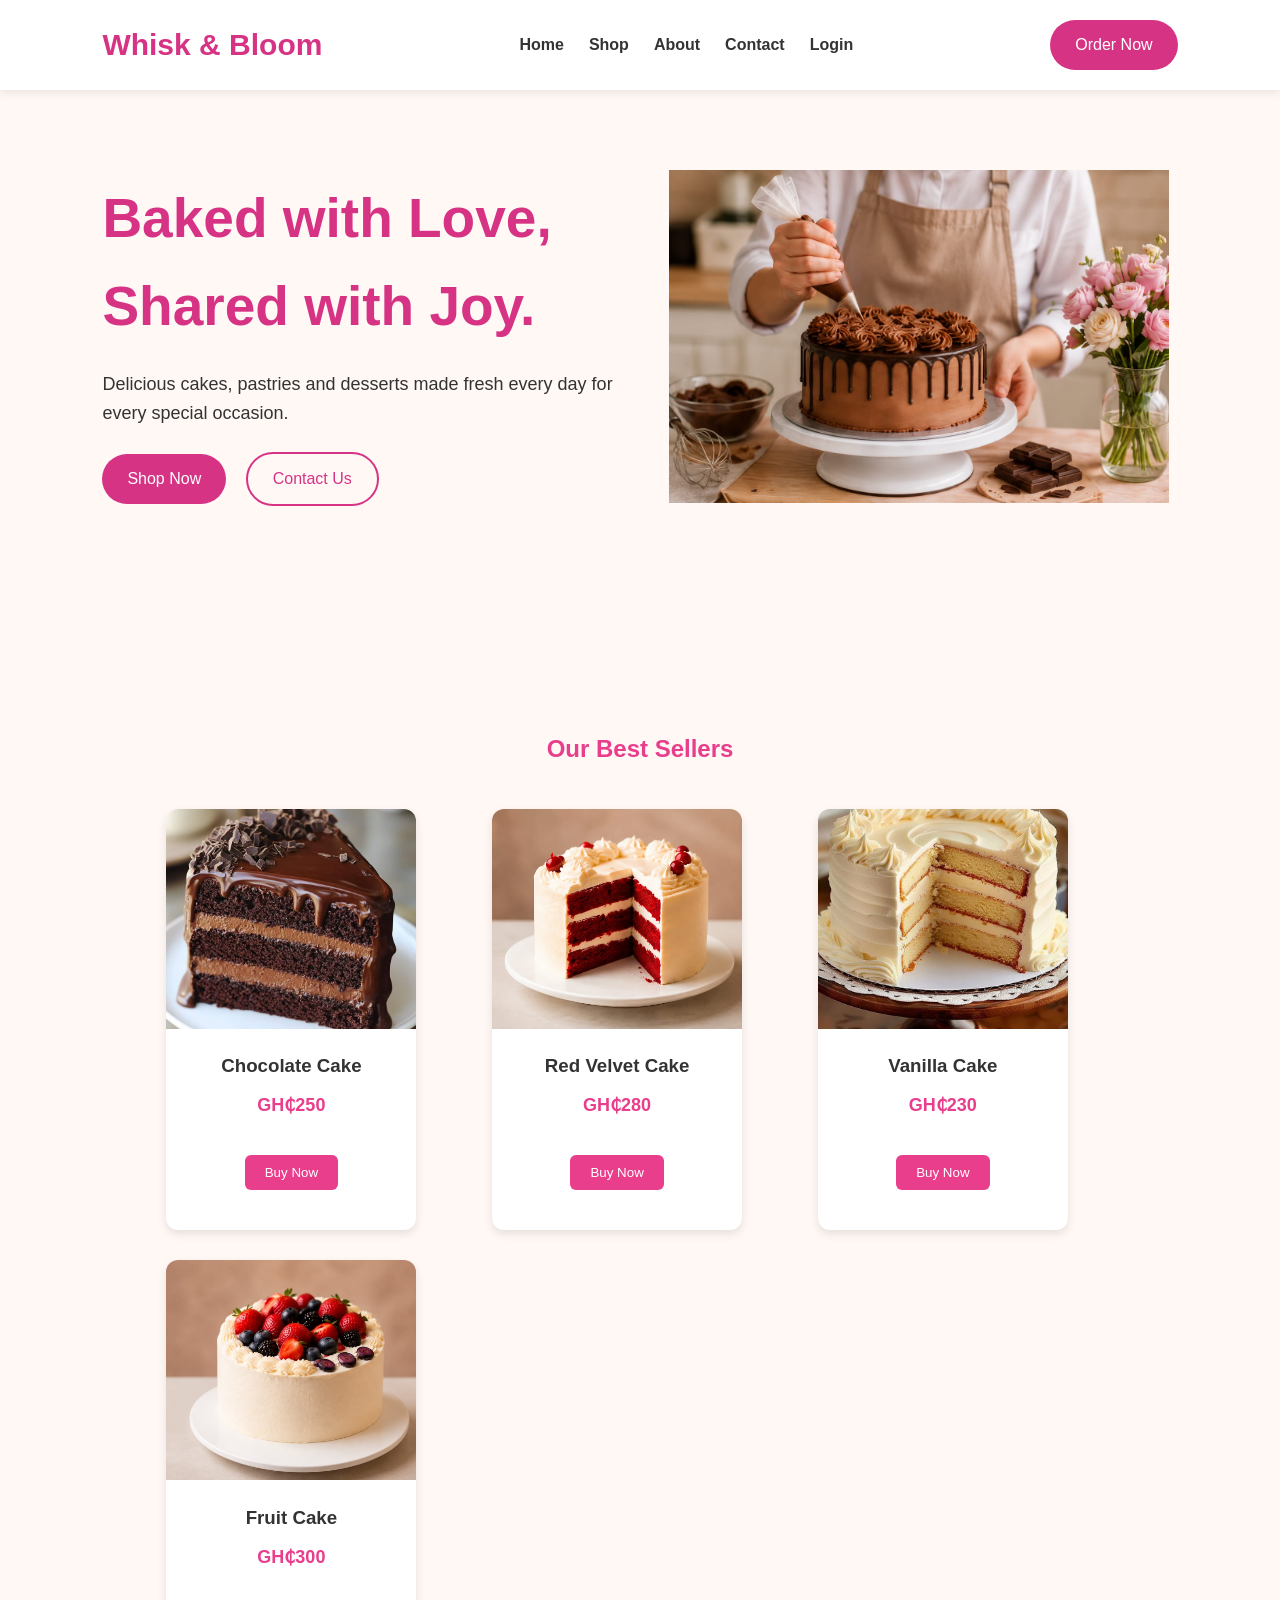
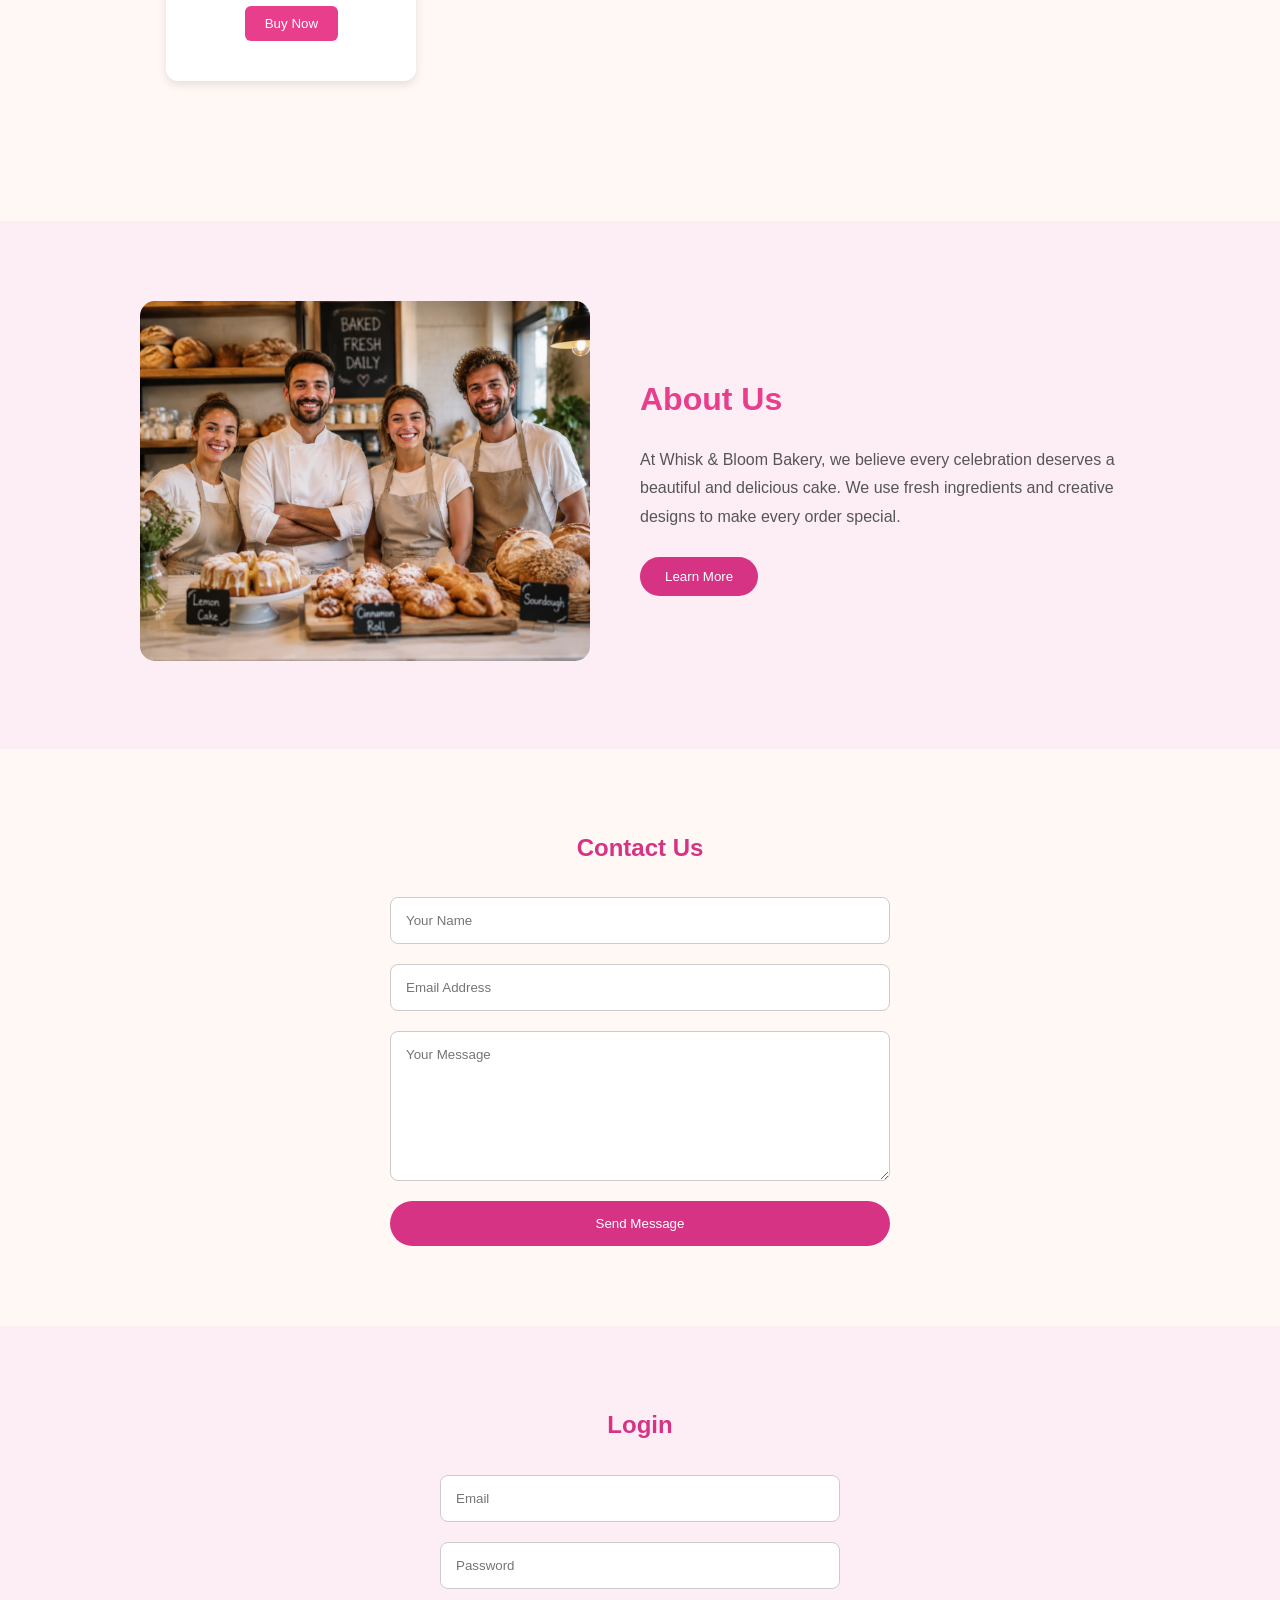
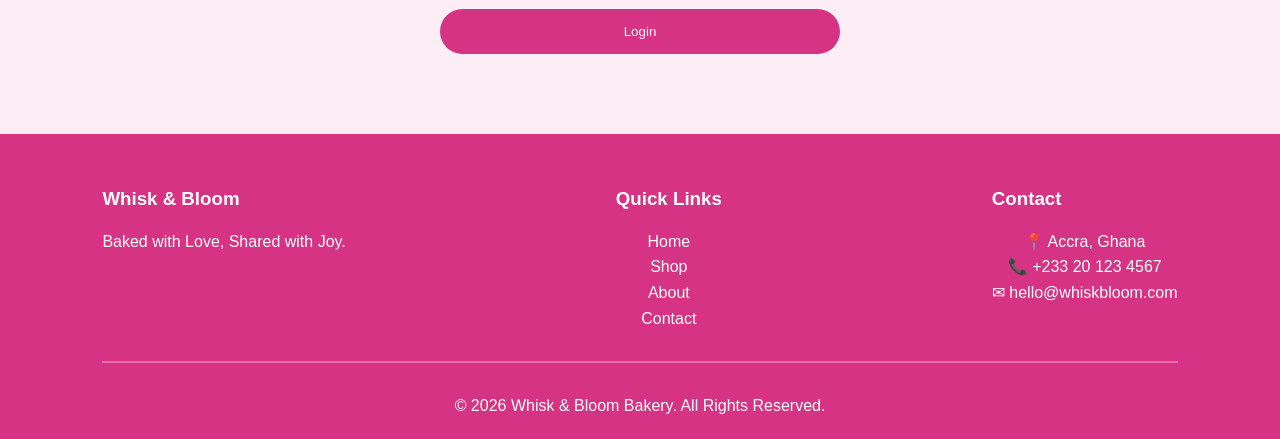
==== index.html @ b6998af2 "adding all pages" ====
<!DOCTYPE html>
<html lang="en">
<head>
    <meta charset="UTF-8">
    <meta name="viewport" content="width=device-width, initial-scale=1.0">
    <title>Whisk & Bloom Bakery</title>

    <link rel="stylesheet" href="src/style.css">

    <link rel="stylesheet" href="https://cdnjs.cloudflare.com/ajax/libs/font-awesome/6.5.2/css/all.min.css">
</head>

<body>

<!-- Navigation -->
<header id="home">
    <nav class="navbar">
        <h2 class="logo">Whisk & Bloom</h2>

        <ul class="nav-links">
            <li><a href="index.html">Home</a></li>
            <li><a href="pages/shop.html">Shop</a></li>
            <li><a href="pages/about.html">About</a></li>
            <li><a href="pages/contact.html">Contact</a></li>
            <li><a href="pages/login.html">Login</a></li>
        </ul>

        <a href="#" class="order-btn">Order Now</a>
    </nav>
</header>

<!-- Hero Section -->
<section class="hero">

    <div class="hero-text">
        <h1>Baked with Love,<br>Shared with Joy.</h1>

        <p>
            Delicious cakes, pastries and desserts made fresh every day for every special occasion.
        </p>

        <a href="#shop" class="btn">Shop Now</a>
        <a href="#contact" class="btn-outline">Contact Us</a>
    </div>

    <div class="hero-image">
        <img src="images/WhatsApp Image 2026-07-08 at 09.38.34.jpeg" alt="Cake">
    </div>

</section>

<!-- Shop -->
<section id="shop" class="shop">

    <h2>Our Best Sellers</h2>

    <div class="products">

        <div class="card">
            <img src="images/CC.jpeg" alt="">
            <h3>Chocolate Cake</h3>
            <p>GH₵250</p>
            <button>Buy Now</button>
        </div>

        <div class="card">
            <img src="images/red vel.jpeg" alt="">
            <h3>Red Velvet Cake</h3>
            <p>GH₵280</p>
            <button>Buy Now</button>
        </div>

        <div class="card">
            <img src="images/vanilla.jpeg" alt="">
            <h3>Vanilla Cake</h3>
            <p>GH₵230</p>
            <button>Buy Now</button>
        </div>

        <div class="card">
            <img src="images/fruit.jpeg" alt="">
            <h3>Fruit Cake</h3>
            <p>GH₵300</p>
            <button>Buy Now</button>
        </div>

    </div>

</section>

<!-- About -->
<section id="about" class="about">

    <div class="about-image">
        <img src="images/about.jpeg" alt="Bakery">
    </div>

    <div class="about-text">
        <h2>About Us</h2>

        <p>
            At Whisk & Bloom Bakery, we believe every celebration deserves a beautiful and delicious cake. We use fresh ingredients and creative designs to make every order special.
        </p>

        <button>Learn More</button>
    </div>

</section>

<!-- Contact -->
<section id="contact" class="contact">

    <h2>Contact Us</h2>

    <form>

        <input type="text" placeholder="Your Name">

        <input type="email" placeholder="Email Address">

        <textarea placeholder="Your Message"></textarea>

        <button>Send Message</button>

    </form>

</section>

<!-- Login -->
<section id="login" class="login">

    <h2>Login</h2>

    <form>

        <input type="email" placeholder="Email">

        <input type="password" placeholder="Password">

        <button>Login</button>

    </form>

</section>

<!-- Footer -->
<footer>

    <div class="footer-content">

        <div>
            <h3>Whisk & Bloom</h3>
            <p>Baked with Love, Shared with Joy.</p>
        </div>

        <div>
            <h3>Quick Links</h3>
            <p>Home</p>
            <p>Shop</p>
            <p>About</p>
            <p>Contact</p>
        </div>

        <div>
            <h3>Contact</h3>
            <p>📍 Accra, Ghana</p>
            <p>📞 +233 20 123 4567</p>
            <p>✉ hello@whiskbloom.com</p>
        </div>

    </div>

    <hr>

    <p>&copy; 2026 Whisk & Bloom Bakery. All Rights Reserved.</p>

</footer>

</body>
</html>
---- src/style.css ----
/* Reset */
*{
    margin:0;
    padding:0;
    box-sizing:border-box;
    font-family:Arial, Helvetica, sans-serif;
}

body{
    background:#fff8f5;
    color:#333;
    line-height:1.6;
}

/* Navigation */
.navbar{
    display:flex;
    justify-content:space-between;
    align-items:center;
    padding:20px 8%;
    background:#fff;
    position:sticky;
    top:0;
    box-shadow:0 2px 10px rgba(0,0,0,0.1);
}

.logo{
    color:#d63384;
    font-size:30px;
    font-weight:bold;
}

.nav-links{
    list-style:none;
    display:flex;
    gap:25px;
}

.nav-links a{
    text-decoration:none;
    color:#333;
    font-weight:bold;
}

.nav-links a:hover{
    color:#d63384;
}

.order-btn{
    background:#d63384;
    color:#fff;
    text-decoration:none;
    padding:12px 25px;
    border-radius:30px;
}

/* Hero Section */
.hero{
    display:flex;
    justify-content:space-between;
    align-items:center;
    padding:80px 8%;
    flex-wrap:wrap;
    gap:40px;
}

.hero-text{
    flex:1;
}

.hero-text h1{
    font-size:55px;
    color:#d63384;
    margin-bottom:20px;
}

.hero-text p{
    margin-bottom:25px;
    font-size:18px;
}

.btn,
.btn-outline{
    display:inline-block;
    text-decoration:none;
    padding:12px 25px;
    border-radius:30px;
    margin-right:15px;
}

.btn{
    background:#d63384;
    color:white;
}

.btn-outline{
    border:2px solid #d63384;
    color:#d63384;
}

.hero-image{
    flex:1;
    text-align:center;
}

.hero-image img{
    width:100%;
    max-width:500px;
}

/* Shop */
.shop{
    padding:80px 8%;
    text-align:center;
}

.shop h2{
    color:#d63384;
    margin-bottom:40px;
}

.products{
    display:flex;
    justify-content:center;
    gap:30px;
    flex-wrap:wrap;
}

.card{
    background:white;
    width:250px;
    border-radius:15px;
    overflow:hidden;
    box-shadow:0 5px 15px rgba(0,0,0,.1);
    padding-bottom:20px;
}

.card img{
    width:100%;
    height:220px;
    object-fit:cover;
}

.card h3{
    margin:15px 0 10px;
}

.card p{
    color:#d63384;
    font-weight:bold;
    margin-bottom:15px;
}

.card button{
    background:#d63384;
    color:white;
    border:none;
    padding:10px 20px;
    border-radius:25px;
    cursor:pointer;
}

/* About */
.about{
    display:flex;
    justify-content:center;
    align-items:center;
    gap:50px;
    padding:80px 8%;
    background:#fdeef5;
    flex-wrap:wrap;
}

.about-image img{
    width:450px;
    max-width:100%;
    border-radius:15px;
}

.about-text{
    max-width:500px;
}

.about-text h2{
    color:#d63384;
    margin-bottom:20px;
}

.about-text p{
    margin-bottom:25px;
}

.about-text button{
    background:#d63384;
    color:white;
    border:none;
    padding:12px 25px;
    border-radius:30px;
    cursor:pointer;
}

/* Contact */
.contact{
    padding:80px 8%;
    text-align:center;
}

.contact h2{
    color:#d63384;
    margin-bottom:30px;
}

.contact form{
    display:flex;
    flex-direction:column;
    max-width:500px;
    margin:auto;
    gap:20px;
}

.contact input,
.contact textarea{
    padding:15px;
    border:1px solid #ccc;
    border-radius:8px;
}

.contact textarea{
    height:150px;
}

.contact button{
    background:#d63384;
    color:white;
    border:none;
    padding:15px;
    border-radius:30px;
    cursor:pointer;
}

/* Login */
.login{
    padding:80px 8%;
    background:#fdeef5;
    text-align:center;
}

.login h2{
    color:#d63384;
    margin-bottom:30px;
}

.login form{
    display:flex;
    flex-direction:column;
    max-width:400px;
    margin:auto;
    gap:20px;
}

.login input{
    padding:15px;
    border:1px solid #ccc;
    border-radius:8px;
}

.login button{
    background:#d63384;
    color:white;
    border:none;
    padding:15px;
    border-radius:30px;
    cursor:pointer;
}

/* Footer */
footer{
    background:#d63384;
    color:white;
    padding:50px 8% 20px;
}

.footer-content{
    display:flex;
    justify-content:space-between;
    flex-wrap:wrap;
    gap:30px;
}

.footer-content h3{
    margin-bottom:15px;
}

footer hr{
    margin:30px 0;
    border:1px solid rgba(255,255,255,.3);
}

footer p{
    text-align:center;
}

/* Responsive */
@media(max-width:768px){

.navbar{
    flex-direction:column;
    gap:20px;
}

.nav-links{
    flex-wrap:wrap;
    justify-content:center;
}

.hero,
.about{
    flex-direction:column;
    text-align:center;
}

.hero-text h1{
    font-size:40px;
}

.products{
    flex-direction:column;
    align-items:center;
}

.footer-content{
    flex-direction:column;
    text-align:center;
}
}



/* ==========================================
   SHOP PAGE STYLES
========================================== */

/* Shop Banner */
.shop-banner{
    background: #FCE4EC;
    text-align: center;
    padding: 80px 20px;
}

.shop-banner h1{
    color: #E83E8C;
    font-size: 3rem;
    margin-bottom: 15px;
}

.shop-banner p{
    color: #555;
    font-size: 1.1rem;
}

/* Shop Section */
.shop{
    width: 90%;
    margin: 60px auto;
}

.shop h2{
    text-align: center;
    color: #E83E8C;
    margin-bottom: 40px;
}

/* Product Grid */
.products{
    display: grid;
    grid-template-columns: repeat(auto-fit, minmax(250px, 1fr));
    gap: 30px;
}

/* Product Cards */
.card{
    background: #fff;
    border-radius: 12px;
    overflow: hidden;
    box-shadow: 0 4px 10px rgba(0,0,0,0.1);
    transition: 0.3s;
    text-align: center;
}

.card:hover{
    transform: translateY(-8px);
}

.card img{
    width: 100%;
    height: 220px;
    object-fit: cover;
}

.card h3{
    margin: 15px 0 10px;
    color: #333;
}

.card p{
    color: #E83E8C;
    font-weight: bold;
    font-size: 18px;
}

.card button{
    margin: 20px 0;
    padding: 10px 20px;
    background: #E83E8C;
    color: #fff;
    border: none;
    border-radius: 6px;
    cursor: pointer;
    transition: 0.3s;
}

.card button:hover{
    background: #C2185B;
}

/* Responsive */
@media (max-width: 768px){

    .shop-banner h1{
        font-size: 2.2rem;
    }

    .products{
        grid-template-columns: 1fr;
    }

}

/* ==========================================
   ABOUT PAGE STYLES
========================================== */

/* About Banner */
.about-banner{
    background: #FCE4EC;
    text-align: center;
    padding: 80px 20px;
}

.about-banner h1{
    color: #E83E8C;
    font-size: 3rem;
    margin-bottom: 15px;
}

.about-banner p{
    color: #555;
    font-size: 1.1rem;
}

/* About Section */
.about-section{
    width: 90%;
    margin: 60px auto;
    display: flex;
    justify-content: space-between;
    align-items: center;
    gap: 50px;
    flex-wrap: wrap;
}

.about-text{
    flex: 1;
}

.about-text h2{
    color: #E83E8C;
    font-size: 2rem;
    margin-bottom: 20px;
}

.about-text p{
    color: #555;
    line-height: 1.8;
    margin-bottom:
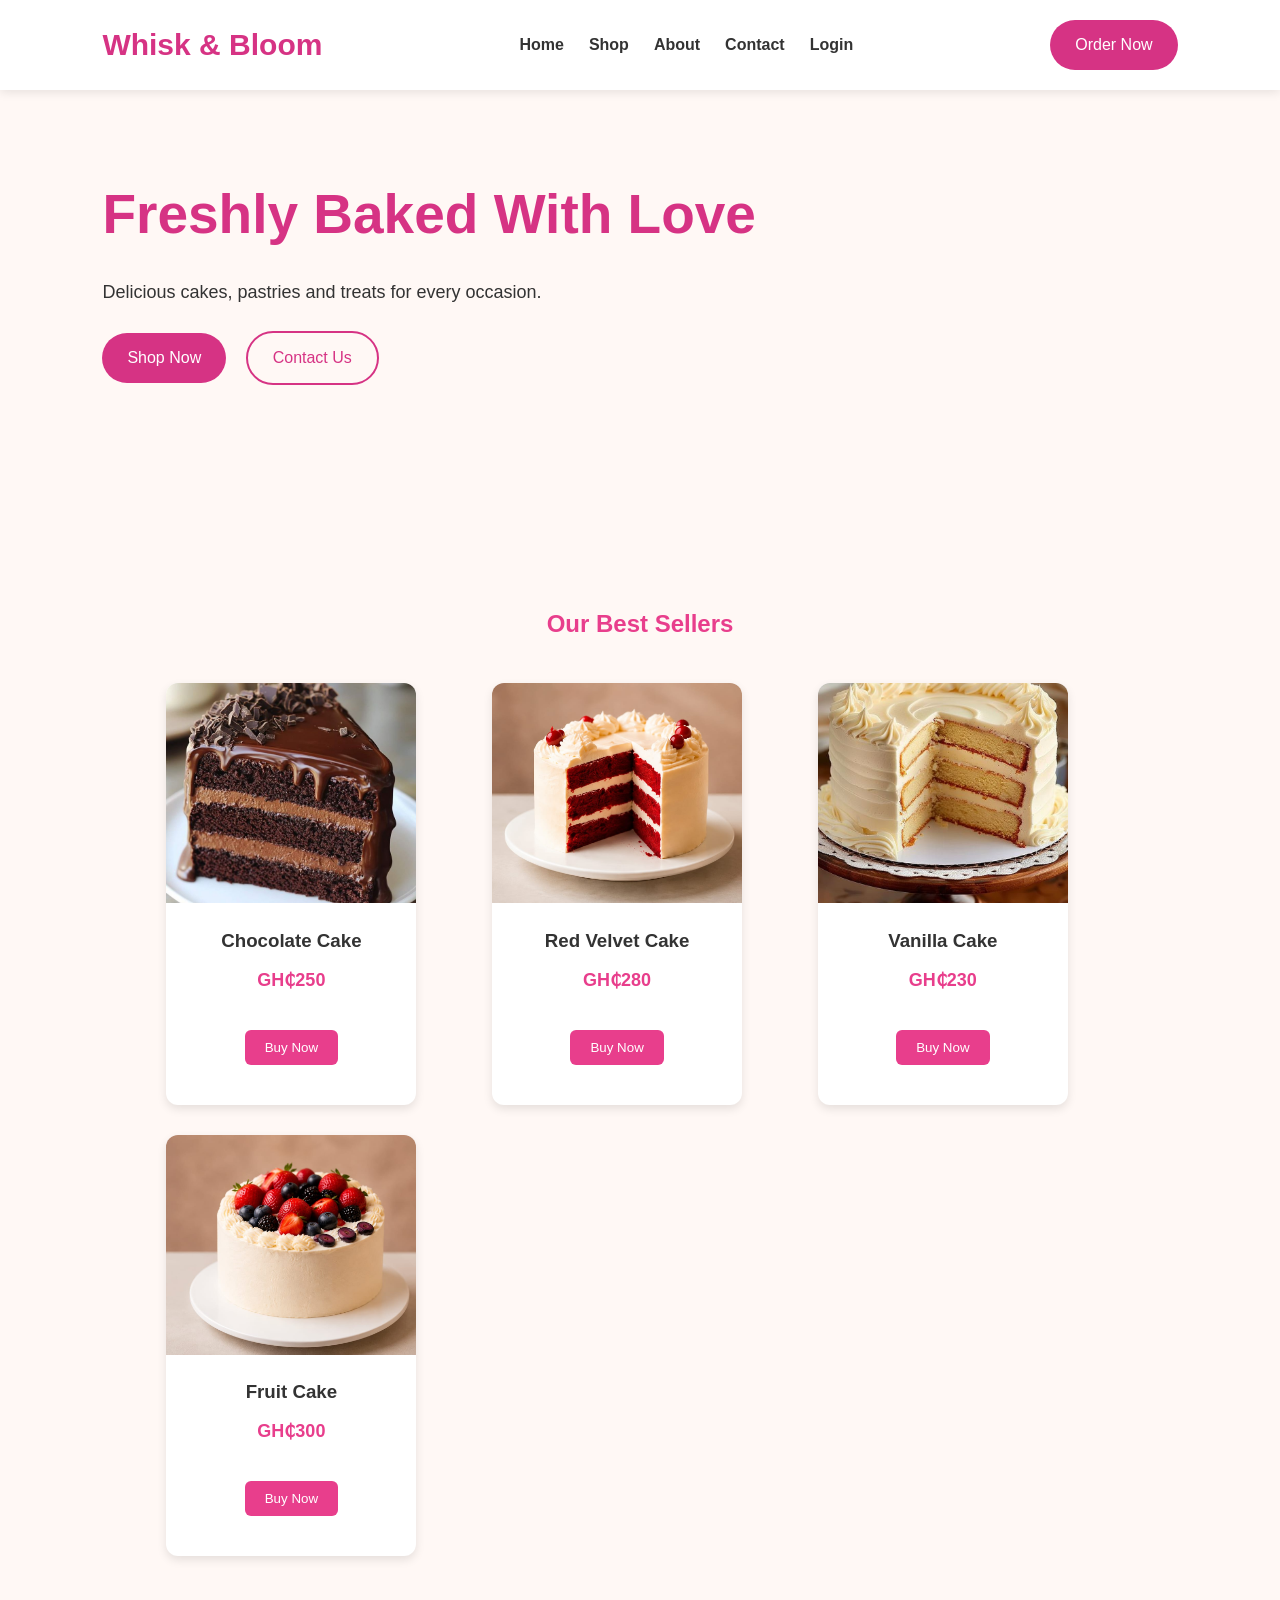
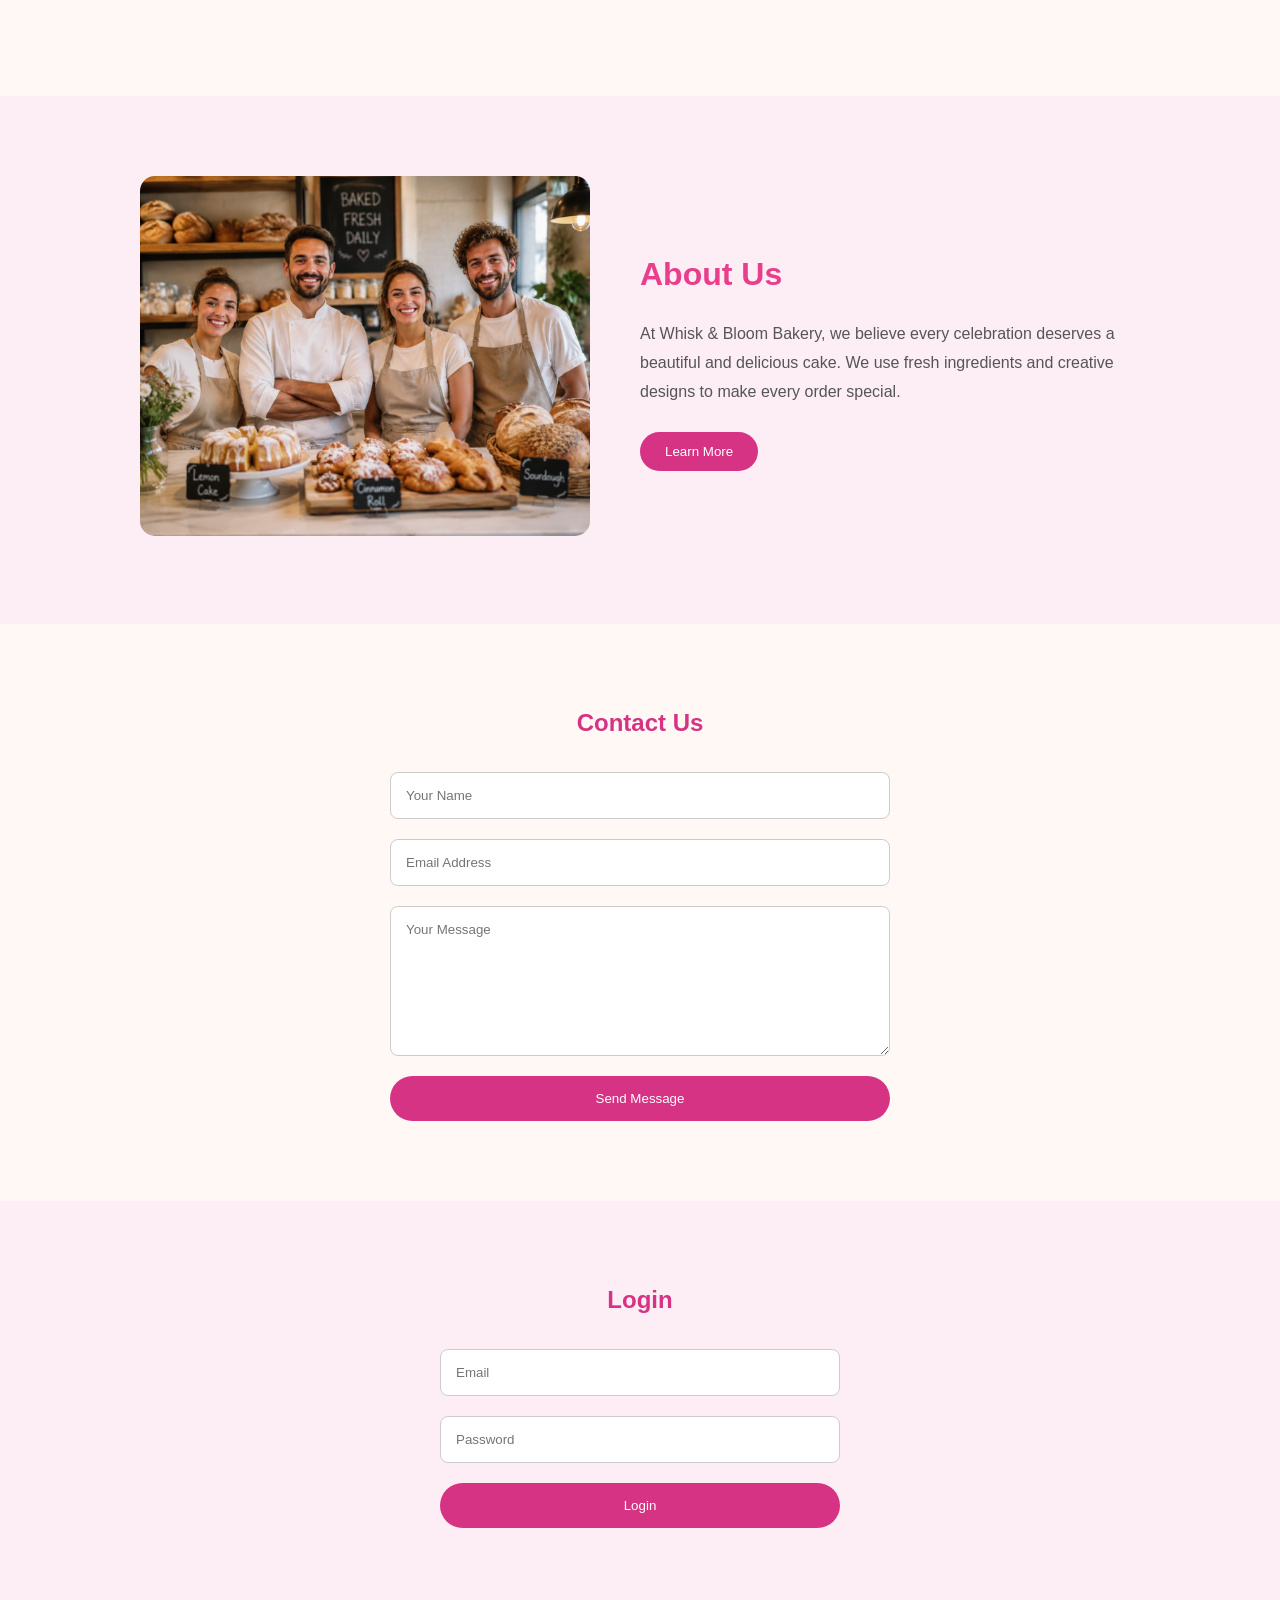
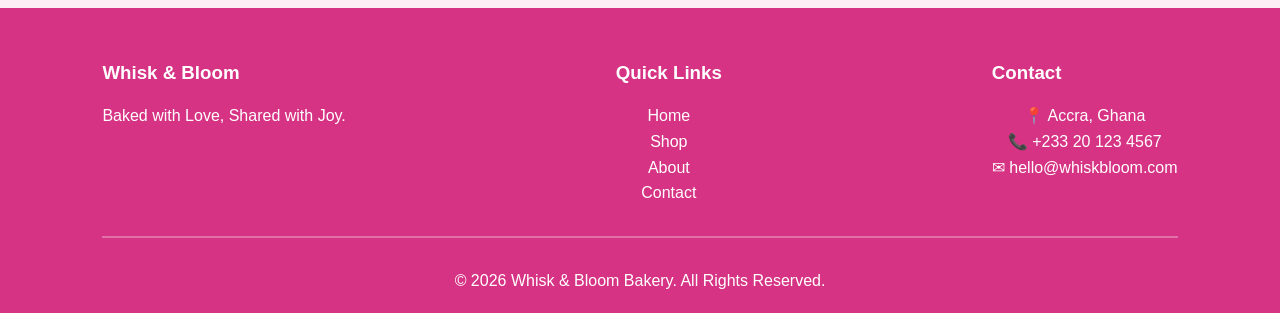
==== commit 8f0f64d7: "Updated index.html" ====
--- a/index.html
+++ b/index.html
@@ -30,24 +30,16 @@
 </header>
 
 <!-- Hero Section -->
-<section class="hero">
-
+ <section class="hero">
     <div class="hero-text">
-        <h1>Baked with Love,<br>Shared with Joy.</h1>
-
-        <p>
-            Delicious cakes, pastries and desserts made fresh every day for every special occasion.
-        </p>
+        <h1>Freshly Baked With Love</h1>
+        <p>Delicious cakes, pastries and treats for every occasion.</p>
 
         <a href="#shop" class="btn">Shop Now</a>
         <a href="#contact" class="btn-outline">Contact Us</a>
     </div>
+</section>
 
-    <div class="hero-image">
-        <img src="images/WhatsApp Image 2026-07-08 at 09.38.34.jpeg" alt="Cake">
-    </div>
-
-</section>
 
 <!-- Shop -->
 <section id="shop" class="shop">
